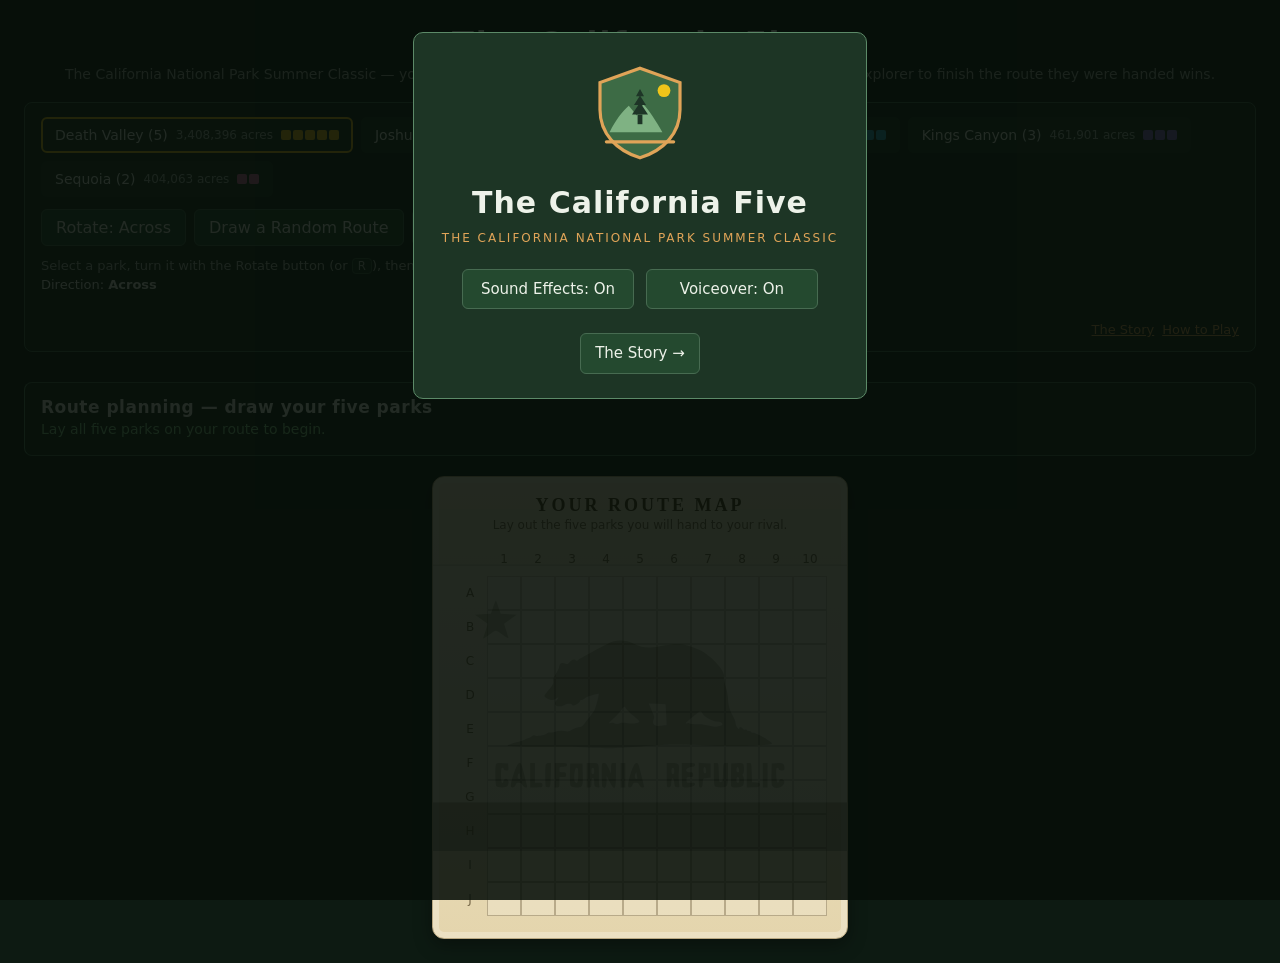
==== index.html @ 9dcf46c6 "Use the recorded pencil and read the winner's day count aloud Co-Authored-By: Devin AI <158243242+de" ====
<!DOCTYPE html>
<html lang="en">
<head>
<meta charset="utf-8">
<meta name="viewport" content="width=device-width, initial-scale=1">
<title>The California Five</title>
<link rel="stylesheet" href="styles.css?v=26">
</head>
<body class="planning">

<!-- Drawn in-house so the page stays dependency-free: one symbol per park,
     one for a dead end, and the Summer Classic badge. -->
<svg class="sprite" aria-hidden="true" focusable="false" xmlns="http://www.w3.org/2000/svg">
  <symbol id="icon-death-valley" viewBox="0 0 24 24">
    <path d="M12 3c-4 0-6.6 2.6-6.6 6 0 2 1 3.5 2.3 4.4v2.2h8.6v-2.2c1.3-.9 2.3-2.4 2.3-4.4 0-3.4-2.6-6-6.6-6z"/>
    <circle cx="9.4" cy="9.2" r="1.7" fill="#fff"/>
    <circle cx="14.6" cy="9.2" r="1.7" fill="#fff"/>
    <path d="M11 11.8h2l-1 2z" fill="#fff"/>
    <path d="M4 17.6l16 4.2M20 17.6L4 21.8" stroke="currentColor" stroke-width="1.8" stroke-linecap="round" fill="none"/>
  </symbol>
  <symbol id="icon-joshua-tree" viewBox="0 0 24 24">
    <g transform="translate(3.06 0)"><path d="M4.53 22.88C4.53 22.26 4.67 20.49 4.84 18.95C5.21 15.59 4.75 12.93 3.53 11.25C1.98 9.12 1.0 8.04 0.51 7.92C0.08 7.8 0.0 7.53 0.0 6.24C0.0 4.59 0.43 4.49 0.58 6.11C0.67 7.1 1.33 7.61 1.33 6.7C1.33 6.06 0.52 4.27 0.23 4.27C0.12 4.27 0.03 3.49 0.03 2.53C0.03 1.58 0.14 0.8 0.26 0.8C0.39 0.8 0.53 0.61 0.58 0.38C0.65 0.01 0.76 0.03 1.3 0.5C1.78 0.92 2.05 0.99 2.43 0.78C2.71 0.64 2.94 0.61 2.94 0.72C2.95 1.5 3.45 1.68 3.94 1.08L4.44 0.46L4.98 1.23C5.28 1.65 5.47 2.16 5.4 2.35C5.33 2.56 5.44 2.67 5.67 2.62C5.89 2.57 6.31 2.83 6.61 3.2L7.15 3.87L7.79 3.27C8.68 2.44 9.01 2.51 9.21 3.58C9.34 4.25 9.54 4.53 9.96 4.58C11.07 4.74 10.37 7.51 9.17 7.68C8.43 7.79 8.0 8.79 8.0 10.41C8.0 12.04 8.17 12.06 10.4 10.74C12.68 9.38 13.38 7.7 11.92 7.06C11.47 6.86 11.31 6.53 11.25 5.63C11.17 4.47 11.17 4.47 11.92 4.65C12.33 4.75 12.94 4.82 13.27 4.82C13.6 4.81 13.87 4.95 13.87 5.14C13.88 5.86 14.34 6.25 14.76 5.9C15.07 5.64 15.2 5.64 15.37 5.92C15.88 6.75 15.73 7.17 14.89 7.25C14.07 7.33 12.77 8.59 13.13 8.96C13.37 9.2 15.22 8.54 15.36 8.16C15.53 7.72 17.34 7.7 17.5 8.13C17.83 9.0 16.21 9.97 15.54 9.3C15.19 8.95 13.11 9.65 11.87 10.55C11.43 10.86 10.46 11.45 9.73 11.84C7.32 13.12 5.88 17.15 5.87 22.6C5.87 23.92 5.83 24.0 5.2 24.0C4.59 24.0 4.53 23.9 4.53 22.88ZM6.81 13.31C7.2 12.0 7.24 11.53 7.0 10.89C6.83 10.45 6.76 9.92 6.85 9.71C7.02 9.25 6.42 7.69 6.14 7.86C5.71 8.13 5.39 12.99 5.71 14.28C5.97 15.32 6.28 15.05 6.81 13.31ZM4.97 8.98C4.79 7.25 4.71 7.06 4.31 7.31C3.78 7.63 3.66 9.58 4.12 10.28C4.81 11.34 5.16 10.81 4.97 8.98ZM3.03 6.8C2.9 6.27 2.68 5.81 2.53 5.78C2.13 5.71 2.05 7.62 2.43 8.32L2.75 8.92L3.01 8.35C3.16 8.0 3.17 7.39 3.03 6.8ZM3.73 4.78C4.03 4.56 4.05 4.46 3.8 4.36C3.62 4.28 3.47 4.05 3.47 3.84C3.47 3.29 3.0 3.38 2.66 4.01C2.18 4.91 2.85 5.4 3.73 4.78Z"/></g>
  </symbol>
  <!-- Half Dome: the sheer face on the left, the crown rolling away east. -->
  <symbol id="icon-yosemite" viewBox="0 0 24 24">
    <path d="M6.6 20.4V9.8C6.6 8.4 7.5 7.6 9.2 7.6L13.2 7.9C15.2 8.6 17.4 11.6 19.2 15.4C20 17.1 20.6 18.8 21 20.4Z"/>
    <path d="M1.8 20.4L5 14L6.7 16.6L6.8 20.4Z" opacity=".5"/>
    <path d="M2 21.6h20" stroke="currentColor" stroke-width="1.7" stroke-linecap="round" fill="none"/>
  </symbol>
  <symbol id="icon-kings-canyon" viewBox="0 0 24 24">
    <path d="M3 18.5L4.6 7l4.5 4.6L12 4l2.9 7.6L19.4 7 21 18.5z"/>
    <path d="M3.4 20.4h17.2" stroke="currentColor" stroke-width="2.2" stroke-linecap="round" fill="none"/>
    <circle cx="4.6" cy="5.6" r="1.5"/><circle cx="12" cy="2.8" r="1.6"/><circle cx="19.4" cy="5.6" r="1.5"/>
  </symbol>
  <symbol id="icon-sequoia" viewBox="0 0 24 24">
    <g transform="translate(8.27 0)"><path d="M1.54 23.82C1.1 23.7 1.1 23.66 1.54 22.99C2.1 22.14 2.38 16.64 1.9 15.83C1.63 15.35 1.62 15.35 1.61 15.82C1.59 16.64 0.69 16.24 0.62 15.38C0.58 14.82 0.72 14.57 1.22 14.34C1.57 14.18 1.87 13.94 1.87 13.81C1.87 13.68 1.76 13.63 1.64 13.71C1.51 13.79 1.18 13.68 0.91 13.47C0.41 13.11 0.41 13.09 0.93 12.71C1.46 12.32 1.46 12.31 0.94 11.74C0.16 10.88 0.12 9.2 0.86 8.68C1.4 8.3 1.41 8.27 0.95 8.27C0.67 8.27 0.52 8.19 0.62 8.09C0.72 7.99 0.66 7.76 0.5 7.56C0.26 7.27 0.42 7.22 1.34 7.27C2.07 7.31 2.53 7.21 2.6 7.0C2.67 6.79 2.45 6.67 2.01 6.67C1.6 6.67 1.37 6.55 1.47 6.4C1.56 6.25 1.49 6.13 1.32 6.13C1.15 6.13 1.08 5.95 1.16 5.73C1.27 5.46 1.15 5.33 0.81 5.33C0.02 5.33 -0.17 4.75 0.49 4.32C0.81 4.11 1.07 3.71 1.07 3.43C1.07 3.15 1.22 2.86 1.41 2.78C1.6 2.71 1.77 2.39 1.8 2.06C1.82 1.74 2.24 1.15 2.72 0.76L3.59 0.05L4.13 0.62C4.44 0.94 4.92 1.66 5.21 2.23C5.5 2.8 5.88 3.32 6.07 3.39C6.61 3.61 6.44 4.22 5.8 4.35L5.2 4.46L5.81 4.5C6.62 4.55 6.86 5.26 6.23 5.74C5.79 6.07 5.78 6.12 6.18 6.12C6.96 6.14 7.0 6.66 6.24 6.94C5.75 7.13 5.26 7.13 4.76 6.96C3.62 6.56 3.85 6.99 5.13 7.67C6.08 8.17 7.47 9.87 7.47 10.51C7.47 11.02 6.32 11.21 5.84 10.78C5.56 10.52 5.24 10.4 5.13 10.51C5.03 10.62 5.14 10.82 5.39 10.96C5.67 11.12 5.78 11.38 5.68 11.65C5.56 11.95 5.61 12.02 5.83 11.89C6.01 11.78 6.33 11.83 6.54 12.01C7.12 12.48 6.55 13.42 5.82 13.18C5.42 13.06 5.31 13.11 5.4 13.37C5.47 13.58 5.81 13.7 6.19 13.66C7.25 13.55 7.73 14.34 6.98 14.95C6.65 15.22 6.2 15.37 5.99 15.29C5.77 15.21 5.6 15.3 5.59 15.5C5.59 15.74 5.49 15.7 5.31 15.39C5.0 14.87 4.48 15.02 4.69 15.57C4.77 15.77 4.65 16.0 4.43 16.08C3.99 16.26 4.1 22.35 4.57 23.25C4.7 23.5 4.8 23.77 4.8 23.85C4.8 24.02 2.23 24.0 1.54 23.82ZM2.46 8.48C2.05 8.08 1.75 8.38 1.98 8.97C2.11 9.31 2.22 9.35 2.46 9.11C2.7 8.87 2.7 8.72 2.46 8.48ZM4.74 3.78C4.8 3.59 4.68 3.53 4.42 3.63C4.19 3.72 4.0 3.91 4.0 4.05C4.0 4.4 4.61 4.18 4.74 3.78Z"/></g>
  </symbol>
  <!-- A barricade across a forest road: the day is gone and the track ends. -->
  <symbol id="icon-dead-end" viewBox="0 0 24 24">
    <path d="M6.4 6v15M17.6 6v15" stroke="currentColor" stroke-width="1.8" stroke-linecap="round" fill="none"/>
    <path d="M2.5 6.5h19v4h-19zM2.5 12.5h19v4h-19z"/>
    <path d="M4 10.5l4-4M9 10.5l4-4M14 10.5l4-4M4 16.5l4-4M9 16.5l4-4M14 16.5l4-4"
      stroke="#f4f1e8" stroke-width="1.6" fill="none"/>
  </symbol>
  <!-- An ear: the ranger is listening for the square you call out. -->
  <symbol id="icon-ear" viewBox="0 0 24 24">
    <path d="M7.5 9.2a4.5 4.5 0 1 1 9 0c0 2.2-1.3 3.2-2.4 4.1-1 .9-1.7 1.6-1.7 3a2.6 2.6 0 0 1-4.6 1.6"
      fill="none" stroke="currentColor" stroke-width="2.3" stroke-linecap="round"/>
    <path d="M10.4 9.5a1.7 1.7 0 0 1 3.3.4" fill="none" stroke="currentColor"
      stroke-width="2.1" stroke-linecap="round"/>
  </symbol>
  <!-- The bear off the state flag, walking across the planning map. -->
  <symbol id="icon-bear" viewBox="0 0 120 70">
    <path d="M8 56c2-6 4-9 7-11 1-6 4-11 9-14 4-2 9-3 14-3 6 0 10 1 14 3 5-4 11-7 18-8 5-1 9-2 12-5 1 3 0 6-2 8 4-1 8-1 12 1-2 2-5 3-8 4 6 2 11 6 14 11 3 4 4 9 4 14 0 3-1 5-3 5-2 0-3-2-3-4 0-3-1-6-3-8-1 4-4 7-8 9-6 3-13 4-20 4H30c-5 0-9 1-12 3-2 2-4 4-5 7z"/>
  </symbol>
  <!-- The outline of the state, imprinted in the wax seal. -->
  <symbol id="icon-california" viewBox="0 0 80 96">
    <path d="M53.73 95.08C53.25 94.66 53.14 94.34 52.99 92.84C52.76 90.5 51.7 88.5 49.73 86.65C45.71 82.88 45.61 82.81 44.4 82.81C43.68 82.81 43.4 82.7 43.04 82.24C42.8 81.93 42.59 81.43 42.59 81.15C42.59 80.08 42.28 79.85 40.39 79.57C38.03 79.23 37.13 78.74 36.21 77.31C35.41 76.06 35.22 75.95 32.56 75.34C31.59 75.12 30.68 75.05 29.95 75.14C28.62 75.31 27.83 74.99 26.92 73.91C26.41 73.3 26.35 73.07 26.44 72.13C26.5 71.46 26.42 70.77 26.23 70.31C26.0 69.75 25.98 69.42 26.15 68.93C26.36 68.32 26.31 68.22 25.4 67.34C24.64 66.6 24.43 66.24 24.43 65.68C24.43 64.98 23.94 64.34 22.09 62.65C21.73 62.33 21.28 61.58 21.09 60.99C20.61 59.55 19.64 58.27 18.7 57.82C17.71 57.35 17.34 56.61 17.17 54.76C17.02 53.16 17.26 52.36 18.15 51.62C18.9 50.99 18.71 50.66 17.5 50.54C16.12 50.41 15.48 49.95 14.32 48.24C13.55 47.09 13.41 46.71 13.41 45.81C13.41 45.22 13.25 44.44 13.07 44.08C12.88 43.72 12.71 43.1 12.68 42.7C12.63 41.85 12.09 41.19 10.99 40.63C10.13 40.19 10.01 39.94 9.98 38.55C9.96 37.28 9.5 36.51 7.37 34.21C5.21 31.86 4.88 31.33 5.04 30.36C5.12 29.9 4.96 29.1 4.61 28.07C4.09 26.58 4.07 26.41 4.33 25.05C4.57 23.75 4.56 23.51 4.19 22.6C3.96 22.03 3.36 21.2 2.81 20.7C1.39 19.39 0.91 18.67 0.65 17.43C0.37 16.06 0.76 14.37 1.72 12.8C2.2 12.03 2.38 11.47 2.38 10.76C2.38 10.22 2.58 9.12 2.83 8.31C3.3 6.8 3.29 6.34 2.8 3.95C2.44 2.22 2.74 1.04 3.62 0.67C4.05 0.49 8.38 0.44 19.29 0.48C33.32 0.54 34.39 0.57 34.74 0.92C35.1 1.27 35.12 2.19 35.05 15.2C34.99 28.44 35.01 29.11 35.39 29.54C35.6 29.78 36.76 30.85 37.95 31.91C43.18 36.57 52.15 45.04 69.06 61.3C71.9 64.03 74.65 66.64 75.16 67.1C75.82 67.67 76.19 68.23 76.4 68.93C76.96 70.79 77.34 71.49 78.46 72.6C79.38 73.52 79.57 73.84 79.57 74.49C79.57 75.52 79.12 76.34 78.12 77.14L77.3 77.8L77.16 80.18C77.03 82.5 77.0 82.6 76.23 83.65C75.49 84.66 75.45 84.8 75.59 85.82C75.72 86.8 75.79 86.92 76.44 87.14C77.72 87.56 78.09 88.69 77.63 90.7C77.37 91.8 76.84 92.23 75.53 92.39C74.96 92.46 73.56 92.67 72.43 92.84C69.65 93.28 59.41 94.86 56.86 95.25C54.26 95.65 54.4 95.66 53.73 95.08Z"/>
  </symbol>
  <symbol id="icon-badge" viewBox="0 0 120 120">
    <path d="M60 4l50 18v34c0 30-21 51-50 60C31 107 10 86 10 56V22z" fill="#3d6b45"
      stroke="#e0a458" stroke-width="4"/>
    <path d="M22 84c8-16 16-26 24-33l10 12 8-14c8 8 16 21 24 35z" fill="#8bbf8f" opacity=".85"/>
    <path d="M60 30l5 9h-10zM60 38l7.5 12h-15zM60 47l10 15H50z" fill="#1e3527"/>
    <path d="M57 62h6v12h-6z" fill="#1e3527"/>
    <circle cx="90" cy="32" r="8" fill="#f0c419"/>
    <path d="M18 96h84" stroke="#e0a458" stroke-width="4" stroke-linecap="round"/>
  </symbol>
</svg>
<header>
  <h1>The California Five</h1>
  <p class="tagline">The California National Park Summer Classic — you and your rival
    each seal a five-park itinerary and trade. First explorer to finish the route
    they were handed wins.</p>
</header>

<!-- The gate: the sound settings are chosen here, and the first click is
     also what lets the browser play anything at all. -->
<div class="intro-backdrop" id="title-window" role="dialog" aria-modal="true" aria-labelledby="title-heading">
  <section class="intro title-card">
    <svg class="intro-badge" role="img" aria-label="California National Park Summer Classic badge"><use href="#icon-badge"></use></svg>
    <h2 id="title-heading">The California Five</h2>
    <p class="intro-kicker">The California National Park Summer Classic</p>
    <div class="sound-toggles">
      <button id="btn-sound-effects" type="button" aria-pressed="true">Sound Effects: <span id="sound-effects-label">On</span></button>
      <button id="btn-voiceover" type="button" aria-pressed="true">Voiceover: <span id="voiceover-label">On</span></button>
    </div>
    <div class="modal-actions">
      <button id="btn-title-go" type="button">The Story →</button>
    </div>
  </section>
</div>

<div class="intro-backdrop hidden" id="intro" role="dialog" aria-modal="true" aria-labelledby="intro-title">
  <section class="intro">
    <div class="intro-head">
      <img class="intro-arrowhead" src="nps-arrowhead.png?v=24" alt="National Park Service arrowhead" width="184" height="240">
      <div>
        <p class="intro-kicker">Est. 1949 · Sierra Nevada &amp; the desert parks</p>
        <h2 id="intro-title">The California National Park Summer Classic</h2>
      </div>
    </div>
    <p>Every summer you and your rival meet at the Tioga Pass gate for the Classic.
      The rules have never changed: each of you draws a five-park itinerary, seals
      it, and hands it to the other. You spend the season chasing down the route
      you were given — you know which five parks are on it, not where they are.</p>
    <p>The pass opened late this year, on the fourth of July, after a heavy winter.
      An early El Niño closes it 100 days later. Every square you scout costs one
      trail day, so you have a hundred of them and no more.</p>
    <p>Find every square of a park and you earn its stamp in your park passport.
      Collect all five stamps before your rival and the Classic is yours —
      <strong>The California Five</strong>.</p>

    <h3>This year's five parks</h3>
    <ul class="intro-parks">
      <li><svg class="park-icon death-valley" aria-hidden="true"><use href="#icon-death-valley"></use></svg><span class="intro-park-name">Death Valley</span><span class="intro-park-cells">5 cells</span><span class="intro-park-acres">3,408,396 acres</span></li>
      <li><svg class="park-icon joshua-tree" aria-hidden="true"><use href="#icon-joshua-tree"></use></svg><span class="intro-park-name">Joshua Tree</span><span class="intro-park-cells">4 cells</span><span class="intro-park-acres">795,156 acres</span></li>
      <li><svg class="park-icon yosemite" aria-hidden="true"><use href="#icon-yosemite"></use></svg><span class="intro-park-name">Yosemite</span><span class="intro-park-cells">3 cells</span><span class="intro-park-acres">761,748 acres</span></li>
      <li><svg class="park-icon kings-canyon" aria-hidden="true"><use href="#icon-kings-canyon"></use></svg><span class="intro-park-name">Kings Canyon</span><span class="intro-park-cells">3 cells</span><span class="intro-park-acres">461,901 acres</span></li>
      <li><svg class="park-icon sequoia" aria-hidden="true"><use href="#icon-sequoia"></use></svg><span class="intro-park-name">Sequoia</span><span class="intro-park-cells">2 cells</span><span class="intro-park-acres">404,063 acres</span></li>
    </ul>

    <div class="modal-actions">
      <button id="btn-intro-how-to" type="button">How to Play →</button>
    </div>
  </section>
</div>

<div class="intro-backdrop hidden" id="how-to" role="dialog" aria-modal="true" aria-labelledby="how-to-title">
  <section class="intro how-to-window">
    <div class="intro-head">
      <svg class="intro-badge" role="img" aria-label="California National Park Summer Classic badge"><use href="#icon-badge"></use></svg>
      <div>
        <p class="intro-kicker">Ranger's briefing · before you draw your route</p>
        <h2 id="how-to-title">How to play</h2>
      </div>
    </div>
    <ol class="how-to-steps">
      <li><strong>Draw your route.</strong> Pick a park, press <kbd>R</kbd> to switch
        between running it across or down, then click a square on
        <em>The Route You Drew</em> to lay it down. Parks can't overlap or run off the
        map. <em>Draw a Random Route</em> does it all for you, and <em>Clear Route</em>
        wipes the map so you can start over.</li>
      <li><strong>Seal and trade.</strong> The button unlocks once all five parks are
        down. Your rival gets your route and you get theirs, sealed — you know which
        five parks are on it, not where. You take the first scouting day.</li>
      <li><strong>Watch the calendar.</strong> The pass opens on July 4, 2026 and
        closes 100 days later. A date is one trail day: you scout a square, your
        rival scouts a square, and only then does the calendar turn over.</li>
      <li><strong>Spend a scouting day.</strong> Click a square on
        <em>The Route Drawn For You</em>. A dead end is a day burned on a forest road;
        a trail marker means you're on the route, and you're told which park. Find
        every square of a park and it's stamped into your passport, dated the day
        you finished it. The <em>Explorer's Log</em> shows the last few days — scroll
        up inside to read the whole season. Rather talk? Turn on
        <em>Voice Scouting</em>, allow the microphone, and say
        <em>“scout A4”</em> — it counts exactly as clicking that square.</li>
      <li><strong>Collect the California Five.</strong> Stamp all five parks before
        your rival stamps yours. The trail day counter beside the calendar tracks
        how many of your hundred days you have spent and how many your rival has.
        <em>The Story</em> and <em>How to Play</em> stay in the controls, so you can
        come back to either window mid-season.</li>
    </ol>
    <div class="modal-actions">
      <button id="btn-how-to-back" class="link-btn" type="button">← The Story</button>
      <button id="btn-how-to-close" type="button">Enter the Classic</button>
    </div>
  </section>
</div>

<!-- Sealing the itinerary: the back of the envelope, closed with a wax seal. -->
<div class="intro-backdrop hidden" id="seal" role="dialog" aria-modal="true" aria-labelledby="seal-title">
  <section class="intro seal-window">
    <p class="intro-kicker">Your itinerary is finished</p>
    <h2 id="seal-title">Sealed and handed over</h2>
    <div class="envelope" role="img" aria-label="A sealed envelope carrying your five-park itinerary">
      <span class="envelope-flap"></span>
      <svg class="wax-seal" viewBox="0 0 120 120" role="img"
        aria-label="A wax seal reading The California Five, Summer Classic, around the outline of the state">
        <defs>
          <path id="seal-arc-top" d="M21.5 74A41 41 0 1 1 98.5 74" fill="none"/>
          <path id="seal-arc-bottom" d="M16 60a44 44 0 0 0 88 0" fill="none"/>
        </defs>
        <circle class="wax-blob" cx="60" cy="60" r="58"/>
        <circle class="wax-ring" cx="60" cy="60" r="51"/>
        <text class="wax-text">
          <textPath href="#seal-arc-top" startOffset="50%">The California Five</textPath>
        </text>
        <text class="wax-text">
          <textPath href="#seal-arc-bottom" startOffset="50%">Summer Classic</textPath>
        </text>
        <use class="wax-state" href="#icon-california" x="45" y="41" width="30" height="36"/>
      </svg>
    </div>
    <p class="seal-note">Five parks, written out and sealed. Your rival is handing
      you theirs at the same moment — neither of you knows where the other's parks
      sit. Tioga Pass opens on the fourth of July.</p>
    <div class="modal-actions">
      <button id="btn-seal-back" class="link-btn" type="button">← Redraw my route</button>
      <button id="btn-seal-go" type="button">Trade Itineraries</button>
    </div>
  </section>
</div>

<!-- The season result, with both explorers' numbers side by side. -->
<div class="intro-backdrop hidden" id="game-over" role="dialog" aria-modal="true" aria-labelledby="game-over-title">
  <section class="intro result-window">
    <div class="intro-head">
      <svg class="intro-badge" role="img" aria-label="California National Park Summer Classic badge"><use href="#icon-badge"></use></svg>
      <div>
        <p class="intro-kicker" id="game-over-kicker">The Summer Classic is over</p>
        <h2 id="game-over-title">The California Five</h2>
      </div>
    </div>
    <p class="result-verdict" id="game-over-verdict"></p>
    <p id="game-over-sub"></p>
    <table class="result-table">
      <thead>
        <tr><th scope="col">Season card</th><th scope="col">You</th><th scope="col">Rival</th></tr>
      </thead>
      <tbody id="game-over-stats"></tbody>
    </table>
    <div class="modal-actions">
      <button id="btn-over-close" class="link-btn" type="button">Look over the maps</button>
      <button id="btn-over-new" type="button">New Season</button>
    </div>
  </section>
</div>

<main>
  <section class="controls">
    <div class="placement-controls" id="placement-controls">
      <div class="park-cards" id="park-list" role="listbox" aria-label="Parks"></div>
      <div class="buttons">
        <button id="btn-rotate" type="button">Rotate: <span id="rotate-label">Across</span></button>
        <button id="btn-random" type="button">Draw a Random Route</button>
        <button id="btn-reset" type="button">Clear Route</button>
        <button id="btn-start" type="button" disabled>Seal &amp; Trade Routes</button>
      </div>
      <p class="hint">Select a park, turn it with the Rotate button (or <kbd>R</kbd>),
        then click a square to lay it down.</p>
      <p class="orientation">Direction: <strong id="orientation-label">Across</strong></p>
    </div>
    <div class="season-controls hidden" id="season-controls">
      <div class="buttons">
        <button id="btn-reveal" class="hidden" type="button">Reveal the Route You Missed</button>
      </div>
    </div>
    <div class="secondary">
      <button id="btn-new-game" type="button">New Season</button>
      <div class="buttons">
        <button id="btn-intro-open" class="link-btn" type="button">The Story</button>
        <button id="btn-how-to-open" class="link-btn" type="button">How to Play</button>
      </div>
    </div>
  </section>

  <!-- Log and tracker share one row; the tracker carries the status line. -->
  <div class="field-row">
    <!-- Voice scouting sits over the calendar when there is room and drops
         to just above the rival's map when the page goes single file. -->
    <div class="voice-bar" id="voice-bar">
      <button id="btn-voice-scout" class="voice-btn" type="button" aria-pressed="false">
        <svg class="voice-ear" viewBox="0 0 24 24" aria-hidden="true"><use href="#icon-ear"></use></svg>
        Voice Scouting: <span id="voice-scout-label">Off</span>
      </button>
      <p class="voice-heard" id="voice-heard" role="status" aria-live="polite"></p>
    </div>

    <section class="panel log-panel">
      <div class="log-head">
        <h3>Explorer's Log</h3>
        <p class="log-sub">Field notes from the Summer Classic</p>
      </div>
      <ol class="log" id="log" aria-live="polite"></ol>
    </section>

    <section class="tracker" id="tracker" aria-live="polite">
      <div class="status" id="status-bar">
        <p class="turn" id="phase-label">Route planning</p>
        <p class="message" id="message" role="status" aria-live="polite"></p>
      </div>

      <div class="season-clock" id="season-clock">
        <div class="calendar-leaf">
          <p class="calendar-month" id="calendar-month">JUL</p>
          <p class="calendar-day" id="calendar-day">4</p>
          <p class="calendar-weekday" id="calendar-weekday">Saturday</p>
        </div>
        <div class="calendar-body">
          <p class="clock-line">Trail day <strong id="days-used">0</strong> of
            <strong id="days-total">100</strong> · Tioga Pass closes
            <strong id="closing-date">OCT 11 2026</strong>, in
            <strong id="days-left">100</strong> days</p>
          <div class="clock-bar"><span id="clock-fill"></span></div>
          <p class="clock-note" id="calendar-note">Total scouting days on trail —
            you <strong id="days-used-note">0</strong>, your rival
            <strong id="rival-days-used">0</strong>.</p>
        </div>
      </div>
    </section>
  </div>

  <p class="winner-flash hidden" id="winner-flash" role="status" aria-live="assertive"></p>

  <!-- One grid: passports flank the maps when there is room, drop under
       their own map when there is less, and stack when there is least. -->
  <section class="boards">
    <div class="board-wrap player-wrap" id="player-wrap">
      <h2 id="player-board-title">Your Route Map</h2>
      <p class="board-note" id="player-board-note">Lay out the five parks you will hand to your rival.</p>
      <!-- The state flag, greyed back, sits under the route grid while planning. -->
      <img class="map-flag" src="flag.svg?v=23" alt="" aria-hidden="true">
      <div class="board" id="player-board"></div>
    </div>
    <div class="panel status-panel passport-book player-passport" id="player-passport">
      <div class="passport-head">
        <h3>Rival's Passport</h3>
        <p class="passport-sub">National Park Passport</p>
      </div>
      <ul class="passport" id="status-player"></ul>
    </div>
    <div class="board-wrap" id="rival-wrap">
      <h2>The Route Drawn For You</h2>
      <p class="board-note">Five parks are hidden here. Scout them out.</p>
      <div class="board disabled" id="rival-board" aria-disabled="true"></div>
    </div>
    <div class="panel status-panel passport-book rival-passport" id="rival-passport">
      <div class="passport-head">
        <h3>Your Passport</h3>
        <p class="passport-sub">National Park Passport</p>
      </div>
      <ul class="passport" id="status-rival"></ul>
    </div>
  </section>
</main>

<script src="game.js?v=26"></script>
<script src="audio.js?v=26"></script>
<script src="voice.js?v=26"></script>
<script src="ui.js?v=26"></script>
</body>
</html>
---- styles.css ----
:root {
  --cell: 34px;
  --terrain: #1e3527;
  --terrain-light: #2a4734;
  --grid-line: #476b51;
  --panel: #16261b;
  --panel-raised: #1d3525;
  --trail: #e0a458;
  --valid: #3fa34d;
  --invalid: #c0392b;
  --text: #edf2e9;
}

* { box-sizing: border-box; }

body {
  margin: 0;
  padding: 24px;
  font-family: system-ui, -apple-system, "Segoe UI", Roboto, sans-serif;
  background: #0d1a12;
  color: var(--text);
}

header { text-align: center; margin-bottom: 20px; }
h1 { margin: 0; letter-spacing: 2px; }
.tagline { margin: 4px 0 0; opacity: 0.7; font-size: 14px; }

main {
  max-width: 1340px;
  margin: 0 auto;
  display: flex;
  flex-direction: column;
  gap: 20px;
}

.controls {
  display: flex;
  flex-wrap: wrap;
  align-items: center;
  gap: 10px 18px;
  background: var(--panel);
  border: 1px solid var(--grid-line);
  border-radius: 8px;
  padding: 14px 16px;
}
.placement-controls { flex: 1 1 100%; }
/* Once the season is running the whole top bar collapses to one line. */
.season-controls:not(.hidden) {
  display: flex;
  flex: 1 1 320px;
  flex-wrap: wrap;
  align-items: center;
  gap: 10px 16px;
}
/* New Season sits above the two window links, off to the right. */
.controls .secondary {
  margin-left: auto;
  display: flex;
  flex-direction: column;
  align-items: flex-end;
  gap: 6px;
}

/* Once the season is running the top bar is only a thin strip of links:
   the instruction line lives in the tracker, so nothing is repeated. */
body:not(.planning) .controls {
  gap: 8px 14px;
  padding: 0;
  background: none;
  border: none;
  justify-content: flex-end;
}
body:not(.planning) .season-controls:not(.hidden) { flex: 0 1 auto; }

/* Scouting by voice: its own colour, and the button says whether the
   microphone is open. */
.voice-bar {
  grid-area: voice;
  display: flex;
  align-items: center;
  flex-wrap: wrap;
  gap: 4px 12px;
}
body.planning .voice-bar,
body.planning #btn-new-game { display: none; }
.voice-btn {
  display: inline-flex;
  align-items: center;
  gap: 7px;
  background: #8a5a2b;
  border-color: #b98a51;
  color: #fdf6e8;
}
.voice-btn:hover:not([disabled]) { background: #9c6832; }
.voice-ear { width: 19px; height: 19px; }
#btn-voice-scout.listening {
  background: #2f7d4f;
  border-color: #7fc79b;
  box-shadow: 0 0 0 2px rgba(47, 125, 79, 0.3);
}
#btn-voice-scout[disabled] { opacity: 0.55; cursor: not-allowed; }
.voice-heard {
  margin: 0;
  font-size: 12px;
  color: var(--trail);
}
.voice-heard:empty { display: none; }
.voice-heard.error { color: var(--dead-end, #a8442a); }
body:not(.planning) .controls .secondary { margin-left: auto; }
body:not(.planning) .controls button { padding: 5px 11px; font-size: 13px; }
body:not(.planning) .controls .link-btn { margin-top: 0; padding: 0; }
body:not(.planning) main { gap: 14px; }
body:not(.planning) header { margin-bottom: 12px; }
body:not(.planning) h1 { font-size: 26px; }
body:not(.planning) .tagline { display: none; }

/* Log and season tracker share a row; they stack on narrow screens. */
.field-row {
  display: grid;
  grid-template-columns: minmax(0, 1fr) minmax(0, 1fr);
  grid-template-rows: auto minmax(0, 1fr);
  grid-template-areas:
    "log voice"
    "log tracker";
  align-items: stretch;
  gap: 10px 16px;
}
.log-panel { grid-area: log; }
.tracker { grid-area: tracker; }
/* Status line and calendar live in one panel, matching the log's height. */
.tracker {
  display: flex;
  flex-direction: column;
  justify-content: center;
  gap: 12px;
  background: var(--panel);
  border: 1px solid var(--grid-line);
  border-left: 4px solid #5c8a68;
  border-radius: 8px;
  padding: 14px 16px;
}
.tracker.your-turn { border-left-color: #3fa34d; }
.tracker.waiting { border-left-color: var(--trail); }
.tracker.over { border-left-color: #c0392b; }
body.planning .tracker { border-left-width: 1px; }
body.planning .field-row {
  grid-template-columns: minmax(0, 1fr);
  grid-template-areas: "log" "tracker";
}

/* The story window hands off to how to play, which opens the Classic. */
.how-to-steps { margin: 4px 0 18px; padding-left: 20px; }
.how-to-steps li { margin-bottom: 8px; font-size: 14px; line-height: 1.5; }
.how-to-steps em { font-style: normal; color: var(--trail); }

.modal-actions {
  display: flex;
  align-items: center;
  justify-content: flex-end;
  gap: 16px;
}
.modal-actions .link-btn { margin-top: 0; }

.link-btn {
  background: none;
  border: none;
  padding: 0;
  margin-top: 12px;
  color: var(--trail);
  font-size: 13px;
  text-decoration: underline;
}
.link-btn:hover:not(:disabled) { background: none; color: #f2c88f; }

.status { padding: 0; }

.turn {
  margin: 0;
  font-size: 17px;
  font-weight: 600;
  letter-spacing: 0.5px;
}

.park-cards {
  display: flex;
  flex-wrap: wrap;
  gap: 8px;
  margin-bottom: 12px;
}

.park-btn {
  display: flex;
  align-items: center;
  gap: 8px;
  background: var(--panel-raised);
  border: 2px solid transparent;
  color: var(--text);
  padding: 8px 12px;
  border-radius: 6px;
  cursor: pointer;
  font-size: 14px;
}
.park-btn:hover { background: #26482f; }
.park-btn.selected { border-color: var(--park-color, #f0c419); }
.park-btn.placed { opacity: 0.55; text-decoration: line-through; }
.park-btn .acres { font-size: 12px; opacity: 0.7; }
.park-btn .pips { display: flex; gap: 2px; }
.park-btn .pip {
  width: 10px; height: 10px; background: var(--park-color, #7a8794); border-radius: 2px;
}

.buttons { display: flex; gap: 8px; flex-wrap: wrap; }
button {
  font: inherit;
  padding: 8px 14px;
  border-radius: 6px;
  border: 1px solid var(--grid-line);
  background: #24492f;
  color: var(--text);
  cursor: pointer;
}
button:hover:not(:disabled) { background: #2d5b3a; }
button:disabled { opacity: 0.45; cursor: not-allowed; }

#btn-start:not(:disabled) { background: #2f7d3a; border-color: #3fa34d; }

kbd {
  background: var(--panel-raised);
  border: 1px solid var(--grid-line);
  border-radius: 4px;
  padding: 0 5px;
  font-family: inherit;
  font-size: 0.9em;
}

.hint { font-size: 13px; opacity: 0.75; margin: 12px 0 4px; }
.orientation { font-size: 13px; margin: 0 0 8px; }

.message { min-height: 20px; margin: 4px 0 0; font-size: 14px; }
.message.error { color: #ff8a7a; }
.message.info { color: #8fd694; }

/* Narrowest: each map with its own passport underneath it. */
.boards {
  display: grid;
  justify-content: center;
  justify-items: center;
  align-items: start;
  gap: 16px 18px;
  grid-template-columns: minmax(0, auto);
  grid-template-areas:
    "rival-map"
    "rival-pass"
    "player-map"
    "player-pass";
}
#player-wrap { grid-area: player-map; }
#player-passport { grid-area: player-pass; }
#rival-wrap { grid-area: rival-map; }
#rival-passport { grid-area: rival-pass; }

.board-wrap { text-align: center; }
.board-wrap .board { margin: 0 auto; }
.boards .passport-book { width: min(100%, 340px); margin-top: 0; }

/* Both maps on one level, each passport under its own map. */
@media (min-width: 760px) {
  .boards {
    grid-template-columns: auto auto;
    grid-template-areas:
      "rival-map player-map"
      "rival-pass player-pass";
  }
}

/* Widest: your passport, the route drawn for you, the route you drew,
   your rival's passport — all on one level. */
@media (min-width: 1360px) {
  .boards {
    grid-template-columns: auto auto auto auto;
    grid-template-areas: "rival-pass rival-map player-map player-pass";
  }
  .boards .passport-book { width: 256px; }
  .boards .stamp-slot { padding-right: 112px; }
  .boards .stamp-mark { width: 102px; height: 44px; }
}
.board-wrap h2 { font-size: 18px; margin: 0 0 2px; }
.board-note { margin: 0 0 10px; font-size: 12px; opacity: 0.65; }

.board {
  display: grid;
  grid-template-columns: repeat(11, var(--cell));
  grid-template-rows: repeat(11, var(--cell));
  gap: 2px;
  user-select: none;
}

.label {
  display: flex;
  align-items: center;
  justify-content: center;
  font-size: 12px;
  opacity: 0.7;
}

.cell {
  background: var(--terrain);
  border: 1px solid var(--grid-line);
  border-radius: 2px;
  cursor: pointer;
}
.board:not(.disabled) .cell:hover { background: var(--terrain-light); }
.cell.park { border-color: rgba(0, 0, 0, 0.45); }
.cell.preview-valid { background: var(--valid); }
.cell.preview-invalid { background: var(--invalid); }

.board.disabled .cell { cursor: default; }
.board.disabled .cell:hover { background: var(--terrain); }

/* Trail marker (painted in the park's own colour) and dead end. */
.cell.marker { border-color: rgba(0, 0, 0, 0.5); }
.cell.dead-end { background: #d8d2c3; border-color: #aaa392; }
.board.disabled .cell.dead-end:hover { background: #d8d2c3; }

/* Each park signs its own trail markers; a dead end is a switchback that
   peters out on a forest road. */
.sprite { display: none; }

.cell-icon {
  display: block;
  width: 100%;
  height: 100%;
  padding: 2px;
  box-sizing: border-box;
  pointer-events: none;
}
.cell.marker .cell-icon { fill: rgba(0, 0, 0, 0.62); color: rgba(0, 0, 0, 0.62); }
.cell.dead-end .cell-icon { fill: #8a8372; color: #8a8372; }
.cell.revealed .cell-icon { fill: rgba(0, 0, 0, 0.6); color: rgba(0, 0, 0, 0.6); }

.cell.revealed { border-color: rgba(0, 0, 0, 0.45); opacity: 0.85; }

.hidden { display: none; }

.panel {
  background: var(--panel);
  border: 1px solid var(--grid-line);
  border-radius: 8px;
  padding: 12px 16px;
}

.status-panel {
  margin-top: 16px;
  text-align: left;
}
.panel h3 { margin: 0 0 10px; font-size: 15px; letter-spacing: 1px; }

.status-panel ul { list-style: none; margin: 0; padding: 0; }

/* Passport: a booklet page per explorer, inked with a dated rubber stamp
   in the park's colour on the day that park is completed. */
.passport-book {
  background: linear-gradient(180deg, #f5efdd, #e6dcc2);
  border: 1px solid #b9a882;
  border-radius: 10px;
  box-shadow: inset 0 0 0 6px rgba(255, 255, 255, 0.3);
  color: #3b3323;
}
.passport-head {
  border-bottom: 2px solid rgba(90, 72, 40, 0.35);
  margin-bottom: 10px;
  padding-bottom: 6px;
}
.passport-book h3 { margin: 0; color: #4a3d23; }
.passport-sub {
  margin: 2px 0 0;
  font-size: 10px;
  letter-spacing: 2px;
  text-transform: uppercase;
  color: #8a7a55;
}

.passport { display: grid; gap: 8px; }

.stamp-slot {
  position: relative;
  display: flex;
  flex-direction: column;
  gap: 1px;
  min-height: 54px;
  padding: 9px 10px;
  padding-right: 116px;
  border: 1px dashed rgba(90, 72, 40, 0.4);
  border-radius: 6px;
  font-size: 13px;
  color: #6a5b3d;
}
.stamp-name { font-weight: 600; }
.stamp-detail { font-size: 11px; letter-spacing: 0.5px; opacity: 0.8; }

.stamp-slot.stamped {
  border-style: solid;
  border-color: rgba(90, 72, 40, 0.3);
  color: #3b3323;
}

/* A rubber stamp sized to the passport line: a rounded rectangle rather
   than a ring, so the park name and the date sit inside the border. */
.stamp-mark {
  position: absolute;
  top: 50%;
  right: 7px;
  display: flex;
  flex-direction: column;
  align-items: center;
  justify-content: center;
  width: 104px;
  height: 46px;
  padding: 3px 5px;
  border: 2px solid var(--park-color, var(--trail));
  border-radius: 8px;
  box-shadow: inset 0 0 0 1px rgba(255, 255, 255, 0.55),
    inset 0 0 0 2px var(--park-color, var(--trail));
  color: var(--park-color, var(--trail));
  text-align: center;
  text-transform: uppercase;
  opacity: 0.95;
  filter: saturate(1.3) brightness(0.85);
  transform: translateY(-50%) rotate(var(--tilt, -4deg));
  pointer-events: none;
}
.stamp-mark-top { font-size: 5px; letter-spacing: 0.8px; font-weight: 700; }
.stamp-mark-park {
  margin: 1px 0;
  font-size: 9px;
  font-weight: 800;
  line-height: 1.1;
  letter-spacing: 0.4px;
}
.stamp-mark-date {
  padding: 0 3px;
  border-top: 1px solid currentColor;
  border-bottom: 1px solid currentColor;
  font-size: 7px;
  font-weight: 700;
  letter-spacing: 0.5px;
}
.stamp-mark-place {
  margin-top: 1px;
  font-size: 5px;
  font-weight: 700;
  letter-spacing: 0.8px;
}

/* Route planning is its own view: the log, the calendar, the rival map and
   both passports only appear once the itineraries have been traded. */
body.planning .log-panel,
body.planning .season-clock,
body.planning #rival-wrap,
body.planning .passport-book { display: none; }
body.planning .boards {
  grid-template-columns: minmax(0, auto);
  grid-template-areas: "player-map";
}

/* The planning map: paper over a greyed-back state flag. */
.map-flag { display: none; }

/* Single file: the voice button drops to just above the rival's map. */
@media (max-width: 820px) {
  .field-row {
    grid-template-columns: minmax(0, 1fr);
    grid-template-areas: "log" "tracker" "voice";
  }
  /* Under the title, the season controls read down the middle of the page. */
  .controls,
  body:not(.planning) .controls { justify-content: center; }
  .controls .secondary,
  body:not(.planning) .controls .secondary {
    margin-left: 0;
    align-items: center;
    width: 100%;
  }
  .controls .secondary .buttons { justify-content: center; }
  .voice-bar { justify-content: center; }
  .voice-heard { flex: 1 1 100%; text-align: center; }
  :root { --cell: 30px; }
}
body.planning .player-wrap {
  position: relative;
  overflow: hidden;
  padding: 18px 20px 22px;
  border: 1px solid #b9a882;
  border-radius: 12px;
  background: linear-gradient(180deg, #f2e7c9, #e4d5ad);
  color: #3b3323;
  box-shadow: inset 0 0 0 6px rgba(255, 255, 255, 0.25), 0 6px 18px rgba(0, 0, 0, 0.35);
}
body.planning .player-wrap .map-flag {
  display: block;
  position: absolute;
  top: 50%;
  left: 50%;
  width: 104%;
  height: auto;
  transform: translate(-50%, -50%);
  opacity: 0.32;
  filter: grayscale(1) contrast(0.9);
  pointer-events: none;
}
body.planning .player-wrap h2 {
  font-family: Georgia, 'Iowan Old Style', 'Times New Roman', serif;
  letter-spacing: 3px;
  text-transform: uppercase;
  color: #4a3a1e;
}
body.planning .player-wrap .board-note { color: #6a5b3d; opacity: 0.9; }
body.planning .player-wrap .label { color: #6a5b3d; opacity: 0.9; }
body.planning .player-wrap .board { gap: 0; }
body.planning .player-wrap .cell {
  background: rgba(255, 255, 255, 0.18);
  border: 1px solid rgba(90, 72, 40, 0.35);
  border-radius: 0;
}
body.planning .player-wrap .board:not(.disabled) .cell:hover {
  background: rgba(255, 255, 255, 0.5);
}
body.planning .player-wrap .cell.park { border-color: rgba(0, 0, 0, 0.4); }
body.planning .player-wrap .cell.preview-valid { background: var(--valid); }
body.planning .player-wrap .cell.preview-invalid { background: var(--invalid); }

/* Sealing window: the back of an envelope closed with a wax seal. */
.seal-window { max-width: 460px; text-align: center; }
.seal-window h2 { margin-bottom: 18px; }
.seal-note { font-size: 14px; opacity: 0.85; }

.envelope {
  position: relative;
  width: 280px;
  height: 180px;
  margin: 0 auto 20px;
  border-radius: 6px;
  /* The two diagonals are the side flaps folded in behind the envelope. */
  background:
    linear-gradient(to bottom right, transparent calc(50% - 1px),
      rgba(90, 72, 40, 0.35) 50%, transparent calc(50% + 1px)),
    linear-gradient(to bottom left, transparent calc(50% - 1px),
      rgba(90, 72, 40, 0.35) 50%, transparent calc(50% + 1px)),
    linear-gradient(180deg, #efe3c6, #ddcda6);
  box-shadow: inset 0 0 0 1px rgba(90, 72, 40, 0.3), 0 8px 20px rgba(0, 0, 0, 0.45);
  overflow: hidden;
}

/* The top flap folded down over the two side flaps. */
.envelope-flap {
  position: absolute;
  top: 0;
  left: 0;
  right: 0;
  height: 52%;
  background: linear-gradient(180deg, #f5ebd2, #e6d8b6);
  clip-path: polygon(0 0, 100% 0, 50% 100%);
  filter: drop-shadow(0 2px 3px rgba(90, 72, 40, 0.35));
}

.wax-seal {
  position: absolute;
  top: 50%;
  left: 50%;
  z-index: 2;
  width: 112px;
  height: 112px;
  filter: drop-shadow(0 4px 8px rgba(0, 0, 0, 0.5));
  transform: translate(-50%, -50%) rotate(-5deg);
}
.wax-blob { fill: #9d2c1a; }
.wax-ring {
  fill: none;
  stroke: rgba(255, 224, 205, 0.32);
  stroke-width: 1.4;
}
.wax-text {
  fill: #f7e0d0;
  font-family: Georgia, 'Times New Roman', serif;
  font-size: 10px;
  font-weight: 700;
  letter-spacing: 0.5px;
  text-anchor: middle;
  text-transform: uppercase;
}
.wax-state { fill: rgba(60, 12, 4, 0.55); }

/* Result window: the season card for both explorers. */
.result-window { max-width: 560px; }
.result-table {
  width: 100%;
  margin: 6px 0 20px;
  border-collapse: collapse;
  font-size: 14px;
}
.result-table th,
.result-table td {
  padding: 7px 10px;
  border-bottom: 1px solid rgba(237, 242, 233, 0.16);
  text-align: right;
}
.result-table thead th {
  font-size: 11px;
  letter-spacing: 1.5px;
  text-transform: uppercase;
  color: var(--trail);
}
.result-table th[scope='row'],
.result-table thead th:first-child { text-align: left; font-weight: 600; }
.result-table tbody th { color: #cdd8c8; font-weight: 500; }
.result-table td { font-variant-numeric: tabular-nums; }
#game-over .intro { border-color: #3fa34d; }
#game-over.lost .intro { border-color: #c0392b; }
.result-verdict {
  margin: 6px 0 2px;
  font-size: 26px;
  font-weight: 800;
  letter-spacing: 0.5px;
  color: #6fd47a;
}
#game-over.lost .result-verdict { color: #ff7a68; }

/* The result flashed over the maps before the season card opens. */
.winner-flash {
  margin: 0 auto 6px;
  max-width: 1100px;
  font-size: 34px;
  font-weight: 800;
  letter-spacing: 1px;
  text-align: center;
  color: #6fd47a;
  animation: flash-in 320ms ease-out;
}
.winner-flash.lost { color: #ff7a68; }
@keyframes flash-in {
  from { opacity: 0; transform: scale(0.9); }
  to { opacity: 1; transform: scale(1); }
}

/* Intro: the Summer Classic story, shown on load and from "The story". */
.intro-backdrop {
  position: fixed;
  inset: 0;
  z-index: 10;
  display: flex;
  align-items: flex-start;
  justify-content: center;
  overflow-y: auto;
  padding: 32px 16px;
  background: rgba(6, 14, 9, 0.88);
}
.intro-backdrop.hidden { display: none; }

.intro {
  max-width: 620px;
  background: var(--panel-raised);
  border: 1px solid #5c8a68;
  border-radius: 10px;
  padding: 24px 28px;
  line-height: 1.5;
  font-size: 15px;
}
.intro h2 { margin: 2px 0 14px; font-size: 24px; letter-spacing: 1px; }
.intro h3 { margin: 20px 0 8px; font-size: 14px; letter-spacing: 1.5px; text-transform: uppercase; opacity: 0.8; }
.intro p { margin: 0 0 12px; }
.intro-kicker {
  margin: 0;
  font-size: 12px;
  letter-spacing: 2px;
  text-transform: uppercase;
  color: var(--trail);
}
.intro-parks { list-style: none; margin: 0 0 20px; padding: 0; }
.intro-head {
  display: flex;
  align-items: center;
  gap: 16px;
  margin-bottom: 8px;
}

.intro-badge {
  flex: none;
  width: 76px;
  height: 76px;
}

.intro-arrowhead {
  flex: none;
  width: auto;
  height: 82px;
}

/* The title card: the game's name and the two sound settings. */
.title-card {
  max-width: 460px;
  text-align: center;
  padding: 32px 28px 24px;
}
.title-card .intro-badge { width: 96px; height: 96px; }
.title-card h2 { margin: 12px 0 4px; font-size: 30px; }
.title-card .intro-kicker { margin-bottom: 22px; }
.title-card .modal-actions { justify-content: center; }

.sound-toggles {
  display: flex;
  flex-wrap: wrap;
  justify-content: center;
  gap: 12px;
  margin-bottom: 24px;
}
.sound-toggles button { min-width: 172px; }
.sound-toggles button[aria-pressed="false"] { opacity: 0.6; }

.park-icon {
  width: 22px;
  height: 22px;
  fill: currentColor;
}
.park-icon.death-valley { color: #f0c419; }
.park-icon.joshua-tree { color: #e9762f; }
.park-icon.yosemite { color: #2fa8c9; }
.park-icon.kings-canyon { color: #8f6bd6; }
.park-icon.sequoia { color: #d76ba6; }

.intro-parks li {
  display: grid;
  align-items: center;
  grid-template-columns: 22px 1fr auto auto;
  gap: 12px;
  padding: 6px 0;
  border-bottom: 1px dashed rgba(237, 242, 233, 0.18);
  font-size: 14px;
}
.intro-park-name { font-weight: 600; }
.intro-park-cells { opacity: 0.75; }
.intro-park-acres { color: var(--trail); min-width: 130px; text-align: right; }
.intro .link-btn { margin-top: 0; align-self: center; }

/* Season calendar: 100 trail days from the fourth of July, one date per
   round, turning over only once both explorers have scouted. */
.season-clock {
  display: flex;
  align-items: center;
  gap: 16px;
}
.calendar-body { flex: 1; }

.calendar-leaf {
  flex: none;
  width: 92px;
  border-radius: 8px;
  overflow: hidden;
  text-align: center;
  background: #f4efe2;
  color: #2c2517;
  box-shadow: 0 2px 0 rgba(0, 0, 0, 0.35);
}
.calendar-month {
  margin: 0;
  padding: 3px 0;
  background: #a4381f;
  color: #fdf6e8;
  font-size: 13px;
  font-weight: 700;
  letter-spacing: 3px;
}
.calendar-day {
  margin: 0;
  font-size: 34px;
  font-weight: 800;
  line-height: 1.1;
}
.calendar-weekday {
  margin: 0;
  padding-bottom: 5px;
  font-size: 11px;
  letter-spacing: 1px;
  opacity: 0.7;
}

.clock-line { margin: 0 0 8px; font-size: 14px; }
.clock-note { margin: 6px 0 0; font-size: 12px; opacity: 0.7; }
.clock-note.waiting { color: var(--trail); opacity: 0.95; }
.clock-bar {
  height: 8px;
  border-radius: 4px;
  background: #0d1a12;
  border: 1px solid var(--grid-line);
  overflow: hidden;
}
.clock-bar span {
  display: block;
  height: 100%;
  width: 0;
  background: linear-gradient(90deg, #3fa34d, var(--trail));
  transition: width 0.2s ease;
}

/* Explorer's log: a field journal — plain paper, a stitched spine, and a
   hairline under each entry so nothing is ruled through. */
.log-panel {
  background: #efe6d0;
  border: 1px solid #b9a882;
  border-left: 12px solid #6b4b2a;
  border-radius: 8px;
  color: #35301f;
}
.log-head {
  display: flex;
  align-items: baseline;
  gap: 12px;
  border-bottom: 1px solid rgba(90, 72, 40, 0.45);
  margin-bottom: 6px;
  padding-bottom: 6px;
}
.log-panel h3 {
  margin: 0;
  color: #4a3a1e;
  font-family: Georgia, 'Iowan Old Style', 'Times New Roman', serif;
  font-size: 17px;
  letter-spacing: 0.5px;
}
.log-sub {
  margin: 0;
  font-size: 10px;
  letter-spacing: 2px;
  text-transform: uppercase;
  color: #8a7a55;
}

.log {
  list-style: none;
  margin: 0;
  padding: 0;
  font-family: Georgia, 'Iowan Old Style', 'Times New Roman', serif;
  font-size: 13px;
  /* Four entries tall; older days stay reachable by scrolling. */
  max-height: calc(4 * 27px);
  overflow-y: auto;
}
.log.empty { min-height: 27px; }
.log.empty::before {
  content: 'No entries yet — the season starts once the itineraries are traded.';
  display: block;
  padding: 5px 0;
  font-style: italic;
  opacity: 0.6;
}

.log-entry {
  display: flex;
  gap: 10px;
  align-items: baseline;
  padding: 4px 0;
  line-height: 18px;
  border-bottom: 1px solid rgba(90, 72, 40, 0.2);
}
.log-entry:last-child { border-bottom: none; }
.log-date {
  flex: none;
  width: 52px;
  font-family: system-ui, sans-serif;
  font-size: 10px;
  font-weight: 700;
  letter-spacing: 1px;
  color: #8a6a3a;
}
.log-entry.player { color: #1f4b6b; }
.log-entry.rival { color: #8a3220; }
.log-entry.system { color: #5a4a12; font-style: italic; }

/* Phone widths: shrink the squares so a whole map fits without scrolling. */
@media (max-width: 460px) {
  :root { --cell: 26px; }
  body.planning .player-wrap { padding: 14px 8px 16px; }
}
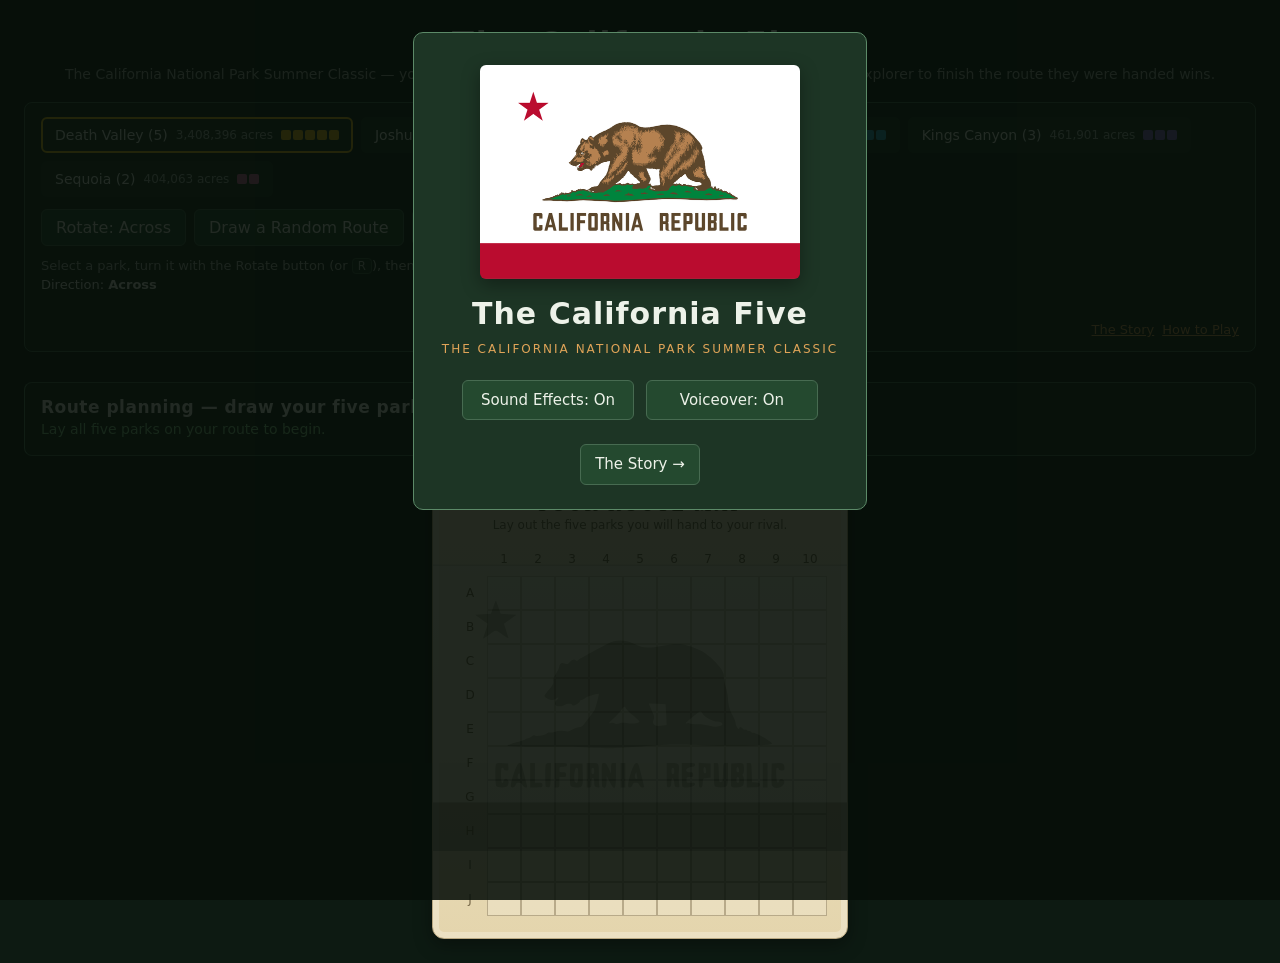
==== commit 511cea92: "Shorten the pencil stroke, head the windows with the ranger and the flag, and stitch the result read" ====
--- a/index.html
+++ b/index.html
@@ -4,7 +4,7 @@
 <meta charset="utf-8">
 <meta name="viewport" content="width=device-width, initial-scale=1">
 <title>The California Five</title>
-<link rel="stylesheet" href="styles.css?v=26">
+<link rel="stylesheet" href="styles.css?v=27">
 </head>
 <body class="planning">
 
@@ -78,7 +78,7 @@
      also what lets the browser play anything at all. -->
 <div class="intro-backdrop" id="title-window" role="dialog" aria-modal="true" aria-labelledby="title-heading">
   <section class="intro title-card">
-    <svg class="intro-badge" role="img" aria-label="California National Park Summer Classic badge"><use href="#icon-badge"></use></svg>
+    <img class="title-flag" src="flag.png?v=27" alt="The California state flag">
     <h2 id="title-heading">The California Five</h2>
     <p class="intro-kicker">The California National Park Summer Classic</p>
     <div class="sound-toggles">
@@ -129,7 +129,7 @@
 <div class="intro-backdrop hidden" id="how-to" role="dialog" aria-modal="true" aria-labelledby="how-to-title">
   <section class="intro how-to-window">
     <div class="intro-head">
-      <svg class="intro-badge" role="img" aria-label="California National Park Summer Classic badge"><use href="#icon-badge"></use></svg>
+      <img class="ranger-portrait" src="ranger.png?v=27" alt="A park ranger giving the briefing">
       <div>
         <p class="intro-kicker">Ranger's briefing · before you draw your route</p>
         <h2 id="how-to-title">How to play</h2>
@@ -152,7 +152,8 @@
         a trail marker means you're on the route, and you're told which park. Find
         every square of a park and it's stamped into your passport, dated the day
         you finished it. The <em>Explorer's Log</em> shows the last few days — scroll
-        up inside to read the whole season. Rather talk? Turn on
+        up inside to read the whole season.</li>
+      <li><strong>Scout by voice.</strong> Rather talk? Turn on
         <em>Voice Scouting</em>, allow the microphone, and say
         <em>“scout A4”</em> — it counts exactly as clicking that square.</li>
       <li><strong>Collect the California Five.</strong> Stamp all five parks before
@@ -335,9 +336,9 @@
   </section>
 </main>
 
-<script src="game.js?v=26"></script>
-<script src="audio.js?v=26"></script>
-<script src="voice.js?v=26"></script>
-<script src="ui.js?v=26"></script>
+<script src="game.js?v=27"></script>
+<script src="audio.js?v=27"></script>
+<script src="voice.js?v=27"></script>
+<script src="ui.js?v=27"></script>
 </body>
 </html>
--- a/styles.css
+++ b/styles.css
@@ -689,6 +689,15 @@
   height: 76px;
 }
 
+/* The ranger who gives the briefing, standing in the window's top corner. */
+.ranger-portrait {
+  flex: none;
+  width: 68px;
+  height: auto;
+  align-self: flex-start;
+  margin: -6px 0 -12px;
+}
+
 .intro-arrowhead {
   flex: none;
   width: auto;
@@ -701,7 +710,15 @@
   text-align: center;
   padding: 32px 28px 24px;
 }
-.title-card .intro-badge { width: 96px; height: 96px; }
+.title-flag {
+  display: block;
+  width: 100%;
+  max-width: 320px;
+  height: auto;
+  margin: 0 auto;
+  border-radius: 6px;
+  box-shadow: 0 6px 18px rgba(0, 0, 0, 0.35);
+}
 .title-card h2 { margin: 12px 0 4px; font-size: 30px; }
 .title-card .intro-kicker { margin-bottom: 22px; }
 .title-card .modal-actions { justify-content: center; }
